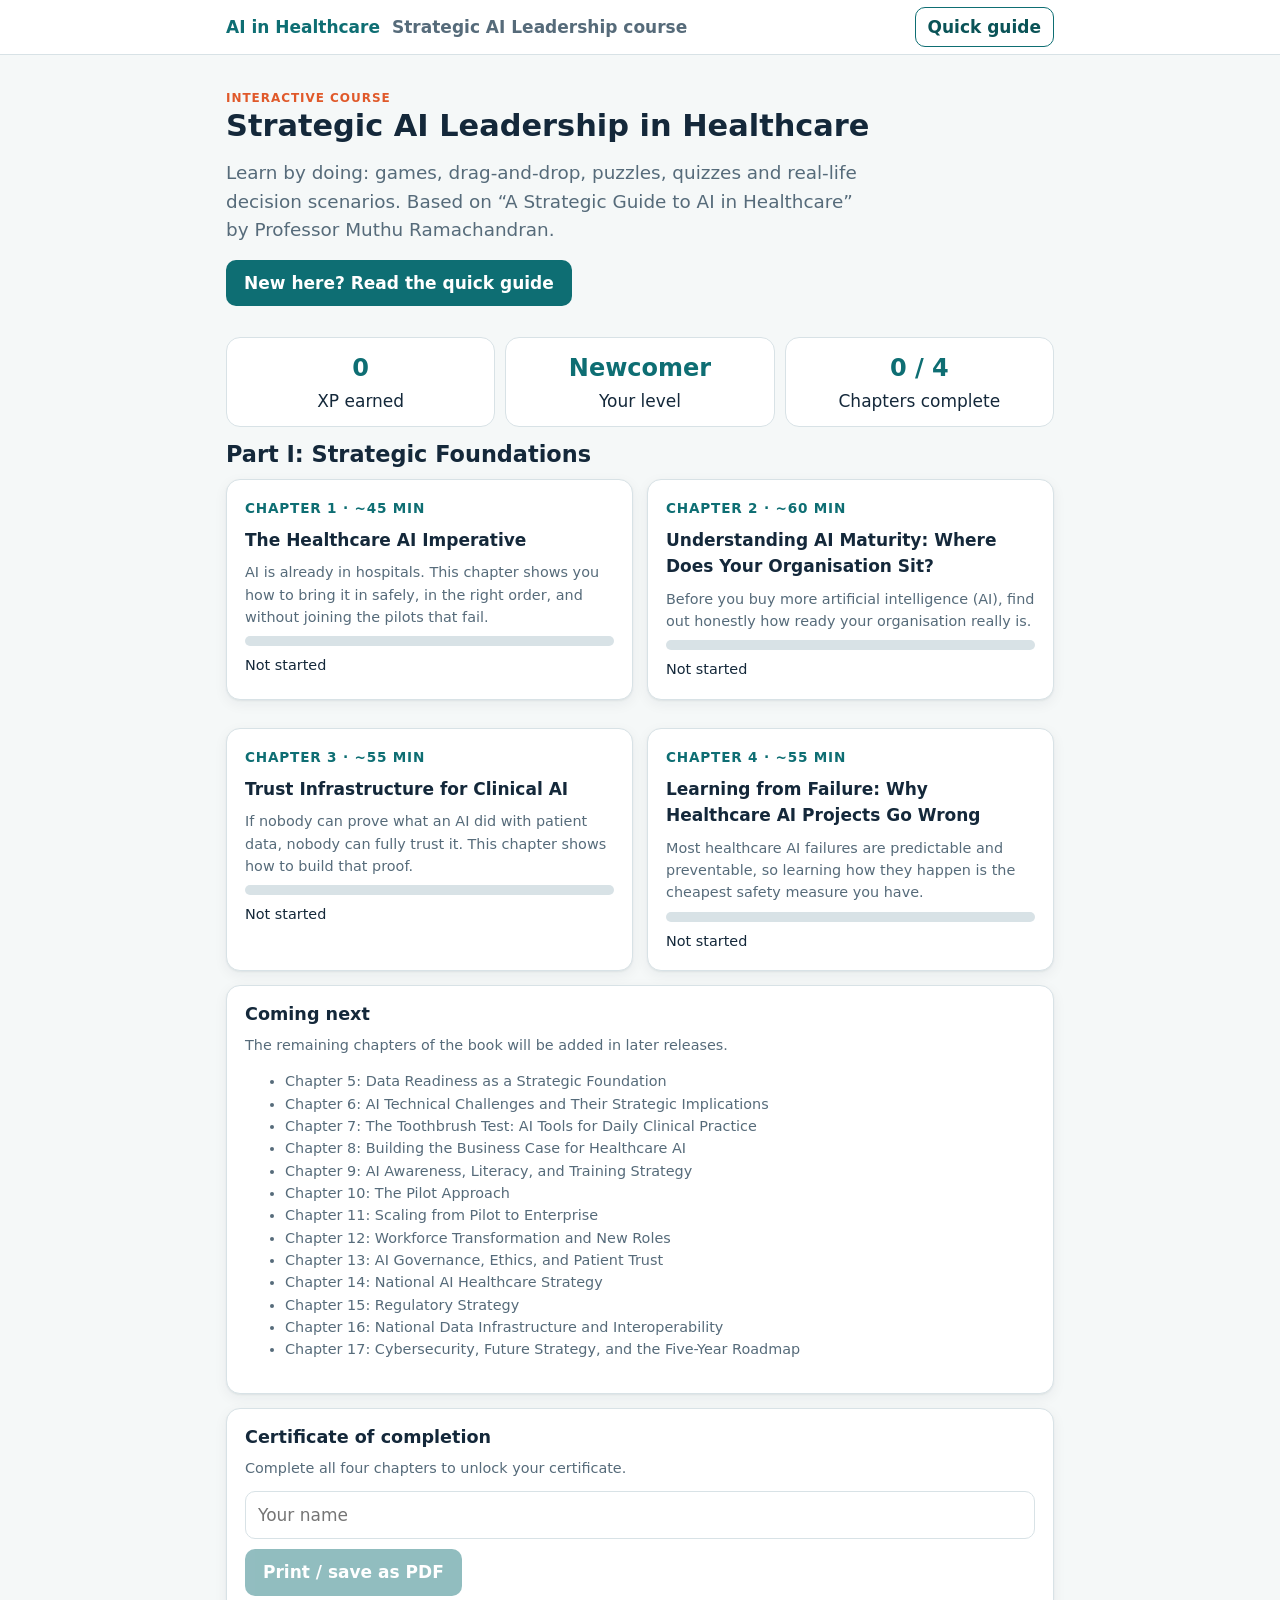
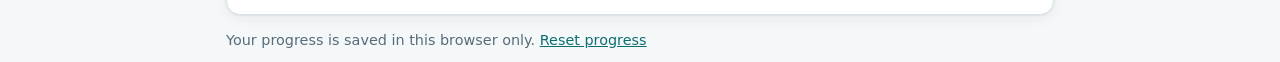
==== index.html @ 2eb73ba3 "Add files via upload AI Leadership in Healthcare Course" ====
<!doctype html>
<html lang="en-GB">
<head>
<meta charset="utf-8">
<meta name="viewport" content="width=device-width,initial-scale=1">
<title>Strategic AI Leadership in Healthcare</title>
<meta name="description" content="An interactive, game-style course on AI strategy for hospitals, health systems and governments.">
<link rel="stylesheet" href="assets/style.css">
</head>
<body>
<header class="topbar"><div class="wrap"><a class="home" href="index.html">AI in Healthcare</a><span class="ttl muted">Strategic AI Leadership course</span><a class="btn alt" style="padding:6px 12px" href="guide.html">Quick guide</a></div></header>
<main class="wrap" id="main"><p class="muted">Loading…</p></main>
<noscript><p class="wrap">This course needs JavaScript switched on.</p></noscript>
<script src="assets/engine.js"></script>
<script>SAIH.homePage();</script>
</body>
</html>
---- assets/style.css ----
:root{
  --bg:#f5f8f8; --card:#ffffff; --ink:#14283a; --muted:#566b7a; --line:#d8e2e6;
  --brand:#0e6e73; --brand-d:#0a5357; --brand-soft:#e1f2f2;
  --accent:#e0592a; --accent-soft:#fdeadf;
  --good:#17803d; --good-soft:#e3f5e9; --bad:#b3261e; --bad-soft:#fde8e6;
  --warn:#8a5a00; --warn-soft:#fff3d6; --key:#eef3ff; --key-line:#8aa4e6;
  --shadow:0 1px 2px rgba(20,40,58,.06),0 4px 14px rgba(20,40,58,.06);
  --r:14px;
}
@media (prefers-color-scheme:dark){
  :root:not([data-theme="light"]){
    --bg:#0f1b24; --card:#16262f; --ink:#e8f0f3; --muted:#9bb0bb; --line:#2a3f4b;
    --brand:#4fc3c8; --brand-d:#7ad6da; --brand-soft:#173b40;
    --accent:#ff8a5c; --accent-soft:#40261b;
    --good:#58d08a; --good-soft:#15361f; --bad:#ff8f86; --bad-soft:#401d1a;
    --warn:#f1c55f; --warn-soft:#3a3016; --key:#1b2742; --key-line:#5d78c4;
    --shadow:0 1px 2px rgba(0,0,0,.4);
  }
}
:root[data-theme="dark"]{
  --bg:#0f1b24; --card:#16262f; --ink:#e8f0f3; --muted:#9bb0bb; --line:#2a3f4b;
  --brand:#4fc3c8; --brand-d:#7ad6da; --brand-soft:#173b40;
  --accent:#ff8a5c; --accent-soft:#40261b;
  --good:#58d08a; --good-soft:#15361f; --bad:#ff8f86; --bad-soft:#401d1a;
  --warn:#f1c55f; --warn-soft:#3a3016; --key:#1b2742; --key-line:#5d78c4;
  --shadow:0 1px 2px rgba(0,0,0,.4);
}
*{box-sizing:border-box}
html{-webkit-text-size-adjust:100%}
body{margin:0;background:var(--bg);color:var(--ink);font:17px/1.55 system-ui,-apple-system,"Segoe UI",Roboto,"Helvetica Neue",Arial,sans-serif}
a{color:var(--brand)}
h1,h2,h3{line-height:1.2;margin:0 0 .5em}
h1{font-size:1.9rem} h2{font-size:1.4rem} h3{font-size:1.1rem}
p{margin:0 0 .8em}
button{font:inherit;color:inherit;cursor:pointer}
.wrap{max-width:860px;margin:0 auto;padding:0 16px}
.topbar{position:sticky;top:0;z-index:20;background:var(--card);border-bottom:1px solid var(--line)}
.topbar .wrap{display:flex;align-items:center;gap:12px;min-height:54px}
.topbar a.home{text-decoration:none;font-weight:700;color:var(--brand)}
.topbar .ttl{flex:1;min-width:0;white-space:nowrap;overflow:hidden;text-overflow:ellipsis;font-weight:600}
.chip{display:inline-flex;align-items:center;gap:6px;background:var(--brand-soft);color:var(--brand-d);border-radius:999px;padding:4px 12px;font-weight:700;font-size:.9rem;white-space:nowrap}
.iconbtn{border:1px solid var(--line);background:var(--card);border-radius:10px;padding:6px 10px}
.hero{padding:34px 0 18px}
.hero p.lead{font-size:1.15rem;color:var(--muted);max-width:640px}
.eyebrow{text-transform:uppercase;letter-spacing:.08em;font-size:.75rem;font-weight:700;color:var(--accent)}
.card{background:var(--card);border:1px solid var(--line);border-radius:var(--r);padding:18px;box-shadow:var(--shadow);margin:0 0 14px}
.grid{display:grid;gap:14px}
@media(min-width:700px){.grid.two{grid-template-columns:1fr 1fr}}
.chcard{display:flex;flex-direction:column;gap:8px;text-decoration:none;color:inherit;transition:transform .12s}
.chcard:hover{transform:translateY(-2px)}
.chcard .num{font-weight:800;color:var(--brand);font-size:.85rem;letter-spacing:.06em}
.chcard.soon{opacity:.55}
.bar{height:10px;background:var(--line);border-radius:99px;overflow:hidden}
.bar>i{display:block;height:100%;background:var(--brand);border-radius:99px;transition:width .4s}
.muted{color:var(--muted)} .small{font-size:.9rem}
.stats{display:grid;grid-template-columns:repeat(3,1fr);gap:10px;margin-bottom:14px}
.stat{background:var(--card);border:1px solid var(--line);border-radius:var(--r);padding:12px;text-align:center}
.stat b{display:block;font-size:1.5rem;color:var(--brand)}
.btn{display:inline-block;border:0;background:var(--brand);color:#fff;border-radius:10px;padding:10px 18px;font-weight:700;text-decoration:none}
.btn:hover{background:var(--brand-d)}
.btn.alt{background:var(--card);color:var(--brand-d);border:1.5px solid var(--brand)}
.btn.ghost{background:transparent;color:var(--muted);border:1px solid var(--line)}
.btn[disabled]{opacity:.45;cursor:not-allowed}
.row{display:flex;flex-wrap:wrap;gap:10px;align-items:center}
/* chapter nav */
.nav{display:flex;gap:8px;overflow-x:auto;padding:10px 0;scrollbar-width:thin}
.nav a{flex:0 0 auto;text-decoration:none;color:var(--ink);background:var(--card);border:1px solid var(--line);border-radius:999px;padding:6px 14px;font-size:.92rem;font-weight:600}
.nav a.on{background:var(--brand);color:#fff;border-color:var(--brand)}
.nav a.done::after{content:" ✓";color:var(--good)} .nav a.on.done::after{color:#fff}
/* teach blocks */
.hook{font-size:1.1rem;background:var(--accent-soft);border-left:5px solid var(--accent);padding:14px 16px;border-radius:10px;margin-bottom:16px}
.blk{margin:0 0 14px}
.blk.keyc,.blk.anac,.blk.exc,.blk.warnc{padding:14px 16px;border-radius:12px;border-left:5px solid}
.keyc{background:var(--key);border-color:var(--key-line)}
.anac{background:var(--brand-soft);border-color:var(--brand)}
.exc{background:var(--good-soft);border-color:var(--good)}
.warnc{background:var(--warn-soft);border-color:var(--warn)}
.tag{display:block;font-size:.72rem;font-weight:800;text-transform:uppercase;letter-spacing:.08em;margin-bottom:4px;opacity:.8}
.blk ul,.blk ol{margin:.2em 0 .2em 1.2em;padding:0} .blk li{margin:.25em 0}
table.t{width:100%;border-collapse:collapse;font-size:.95rem}
table.t th,table.t td{border:1px solid var(--line);padding:8px;text-align:left;vertical-align:top}
table.t th{background:var(--brand-soft)}
.tablewrap{overflow-x:auto}
/* activities */
.act{border:2px solid var(--line);border-radius:var(--r);padding:16px;background:var(--card);margin:18px 0}
.act>.ah{display:flex;gap:10px;align-items:flex-start;margin-bottom:8px}
.act .badge{background:var(--accent);color:#fff;border-radius:8px;padding:2px 9px;font-size:.75rem;font-weight:800;text-transform:uppercase;letter-spacing:.05em;white-space:nowrap}
.act h3{margin:0}
.intro{color:var(--muted);margin-bottom:12px}
.opt{display:block;width:100%;text-align:left;background:var(--card);border:2px solid var(--line);border-radius:12px;padding:12px 14px;margin:8px 0}
.opt:hover:not([disabled]){border-color:var(--brand)}
.opt.sel{border-color:var(--brand);background:var(--brand-soft)}
.opt.right{border-color:var(--good);background:var(--good-soft)}
.opt.wrong{border-color:var(--bad);background:var(--bad-soft)}
.fb{margin-top:12px;padding:12px 14px;border-radius:12px;background:var(--brand-soft)}
.fb.good{background:var(--good-soft)} .fb.bad{background:var(--bad-soft)} .fb.mid{background:var(--warn-soft)}
.result{font-weight:800;margin:6px 0}
.pool{display:flex;flex-wrap:wrap;gap:8px;min-height:48px;padding:10px;border:2px dashed var(--line);border-radius:12px;margin-bottom:12px}
.item{background:var(--card);border:2px solid var(--brand);border-radius:10px;padding:8px 12px;cursor:grab;user-select:none;touch-action:manipulation}
.item.pick{background:var(--brand);color:#fff}
.item.ok{border-color:var(--good);background:var(--good-soft);color:var(--ink)}
.item.no{border-color:var(--bad);background:var(--bad-soft);color:var(--ink)}
.buckets{display:grid;gap:10px}
@media(min-width:640px){.buckets.n2{grid-template-columns:1fr 1fr}.buckets.n3{grid-template-columns:1fr 1fr 1fr}}
.bucket{border:2px solid var(--brand);border-radius:12px;padding:8px;min-height:110px;background:var(--brand-soft)}
.bucket.over{background:var(--accent-soft);border-color:var(--accent)}
.bucket h4{margin:0 0 6px;font-size:.95rem}
.bucket .items{display:flex;flex-wrap:wrap;gap:6px}
.whylist{margin:10px 0 0;padding-left:1.1em;font-size:.95rem}
.ol{list-style:none;padding:0;margin:0}
.ol li{display:flex;align-items:center;gap:8px;background:var(--card);border:2px solid var(--brand);border-radius:10px;padding:8px 10px;margin:6px 0}
.ol li.ok{border-color:var(--good);background:var(--good-soft)} .ol li.no{border-color:var(--bad);background:var(--bad-soft)}
.ol li.drag{opacity:.4}
.ol .n{font-weight:800;color:var(--brand);min-width:1.4em}
.ol .tx{flex:1}
.ol button{border:1px solid var(--line);background:var(--bg);border-radius:8px;width:34px;height:34px}
.mcols{display:grid;gap:12px}
@media(min-width:640px){.mcols{grid-template-columns:1fr 1fr}}
.mbtn{display:block;width:100%;text-align:left;background:var(--card);border:2px solid var(--line);border-radius:10px;padding:10px 12px;margin:6px 0;position:relative}
.mbtn.sel{border-color:var(--accent);background:var(--accent-soft)}
.mbtn.paired{border-color:var(--brand);background:var(--brand-soft)}
.mbtn.ok{border-color:var(--good);background:var(--good-soft)} .mbtn.no{border-color:var(--bad);background:var(--bad-soft)}
.mbtn .pn{position:absolute;right:8px;top:6px;background:var(--brand);color:#fff;border-radius:99px;width:22px;height:22px;text-align:center;font-size:.8rem;line-height:22px;font-weight:800}
.clz{line-height:2.4}
.gap{display:inline-block;min-width:92px;border-bottom:3px solid var(--brand);background:var(--brand-soft);border-radius:6px 6px 0 0;padding:0 8px;text-align:center;margin:0 3px;cursor:pointer;min-height:1.6em;vertical-align:middle}
.gap.focus{outline:3px solid var(--accent)}
.gap.ok{background:var(--good-soft);border-color:var(--good)} .gap.no{background:var(--bad-soft);border-color:var(--bad)}
.bank{display:flex;flex-wrap:wrap;gap:8px;margin:12px 0}
.word{background:var(--card);border:2px solid var(--brand);border-radius:99px;padding:5px 14px;cursor:grab}
.word.used{opacity:.3;pointer-events:none}
.chunk{cursor:pointer;border-radius:5px;padding:1px 2px}
.chunk:hover{background:var(--accent-soft)}
.chunk.mark{background:var(--warn-soft);outline:2px solid var(--warn)}
.chunk.hit{background:var(--good-soft);outline:2px solid var(--good)}
.chunk.miss{background:var(--bad-soft);outline:2px dashed var(--bad)}
.chunk.fp{background:var(--bad-soft);outline:2px solid var(--bad)}
.chunk.decoy{outline:2px dotted var(--muted)}
.passage{background:var(--bg);border:1px solid var(--line);border-radius:12px;padding:14px;margin-bottom:10px}
.timer{font-size:1.4rem;font-weight:800;color:var(--accent)}
.rushcard{font-size:1.25rem;font-weight:700;text-align:center;padding:26px 14px;border:3px solid var(--brand);border-radius:16px;background:var(--brand-soft);margin:12px 0}
.rushcard.shake{animation:shake .3s}
.rushbtns{display:grid;gap:10px}
.rushbtns.n2{grid-template-columns:1fr 1fr}.rushbtns.n3{grid-template-columns:1fr 1fr 1fr}
.rushbtns .btn{padding:14px 8px}
@keyframes shake{25%{transform:translateX(-8px)}75%{transform:translateX(8px)}}
.mem{display:grid;grid-template-columns:repeat(3,1fr);gap:8px}
@media(min-width:640px){.mem{grid-template-columns:repeat(4,1fr)}}
.mc{aspect-ratio:1/1;border:2px solid var(--brand);border-radius:12px;background:var(--brand);color:#fff;display:flex;align-items:center;justify-content:center;text-align:center;padding:4px;font-size:.78rem;font-weight:600;line-height:1.2}
.mc.up{background:var(--card);color:var(--ink)} .mc.done{background:var(--good-soft);border-color:var(--good);color:var(--ink)}
.mc.back{font-size:1.6rem}
.alloc{display:grid;grid-template-columns:1fr auto;gap:4px 12px;align-items:center;padding:10px 0;border-bottom:1px solid var(--line)}
.alloc input[type=range]{width:100%;grid-column:1/-1}
.alloc .val{font-weight:800;color:var(--brand);font-size:1.1rem}
.left{font-weight:800;font-size:1.1rem}
.left.zero{color:var(--good)} .left.over{color:var(--bad)}
.lvl{display:flex;align-items:flex-start;gap:10px;border:2px solid var(--line);background:var(--card);border-radius:10px;padding:8px 10px;margin:6px 0;width:100%;text-align:left}
.lvl.sel{border-color:var(--brand);background:var(--brand-soft)}
.lvl b{background:var(--brand);color:#fff;border-radius:99px;min-width:24px;height:24px;line-height:24px;text-align:center;font-size:.85rem}
.dimbar{display:grid;grid-template-columns:130px 1fr 30px;gap:8px;align-items:center;margin:6px 0;font-size:.9rem}
.scn .step{animation:fade .25s}
@keyframes fade{from{opacity:0;transform:translateY(6px)}to{opacity:1}}
.stepdots{display:flex;gap:6px;margin-bottom:10px}
.stepdots i{width:22px;height:6px;border-radius:9px;background:var(--line)} .stepdots i.on{background:var(--brand)}
.foot{display:flex;justify-content:space-between;gap:10px;margin:22px 0 40px}
.stars{font-size:1.6rem;letter-spacing:3px}
.gl dt{font-weight:800;color:var(--brand-d);margin-top:12px} .gl dd{margin:2px 0 0}
input[type=text],input[type=search]{font:inherit;padding:10px 12px;border:1.5px solid var(--line);border-radius:10px;background:var(--card);color:var(--ink);width:100%}
.toast{position:fixed;left:50%;bottom:22px;transform:translateX(-50%);background:var(--ink);color:var(--bg);padding:10px 18px;border-radius:99px;font-weight:700;z-index:50;box-shadow:var(--shadow)}
.cert{display:none}
@media print{
  body.printcert>*:not(.cert){display:none!important}
  body.printcert .cert{display:block!important;border:6px double #0e6e73;padding:50px 40px;text-align:center;color:#14283a;background:#fff;margin:20px}
  .cert h1{font-size:2.2rem;color:#0e6e73} .cert .nm{font-size:2rem;border-bottom:2px solid #14283a;display:inline-block;padding:0 30px;margin:20px 0}
}
:focus-visible{outline:3px solid var(--accent);outline-offset:2px}
@media(prefers-reduced-motion:reduce){*{animation:none!important;transition:none!important}}
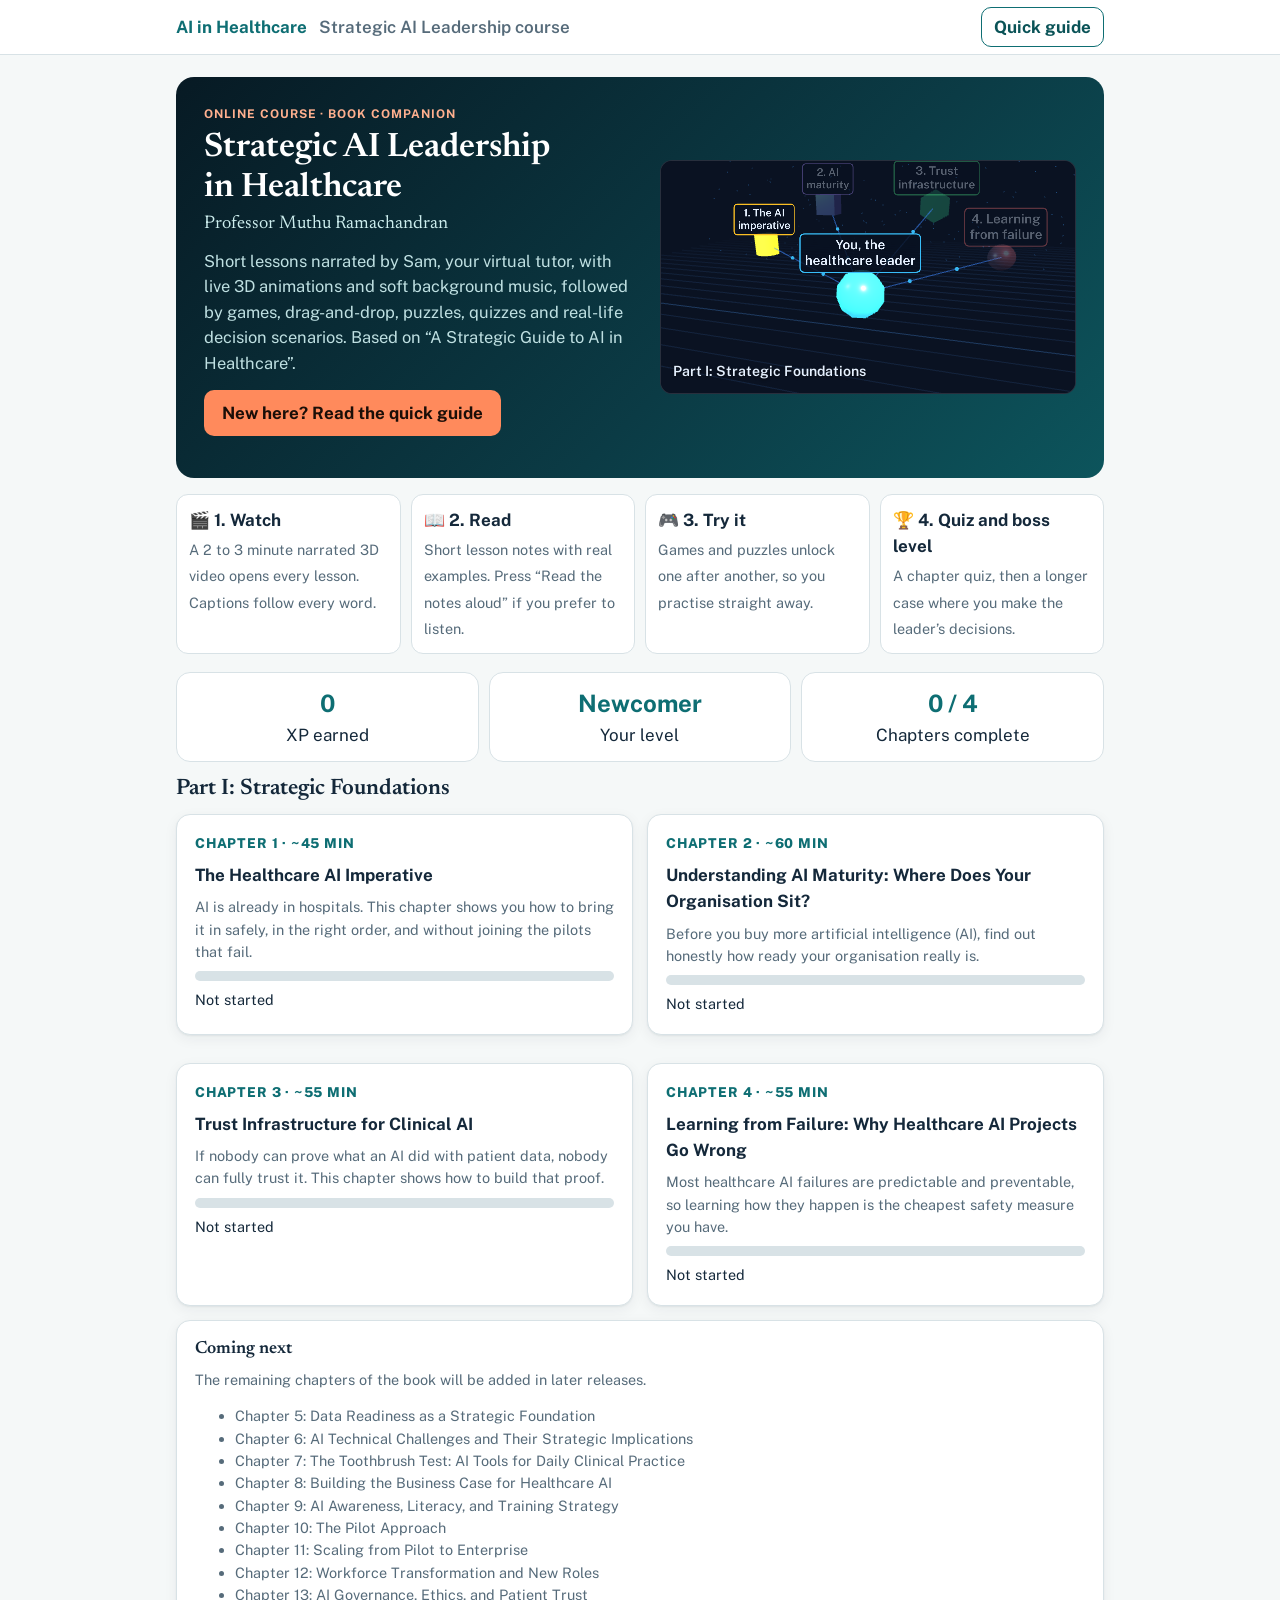
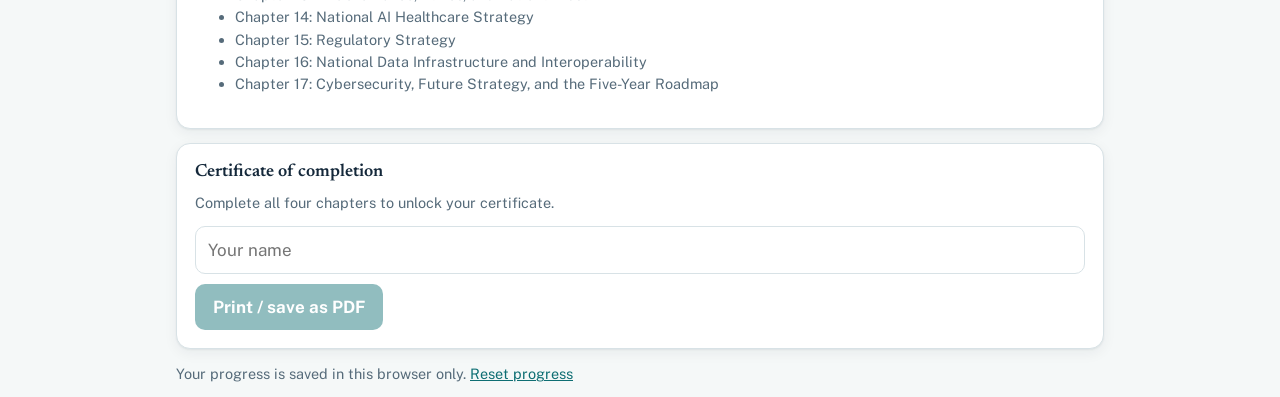
==== commit 480b85f5: "Add narrated 3D lesson videos, background music and new home hero Every lesson now opens with a 2-3 " ====
--- a/index.html
+++ b/index.html
@@ -4,13 +4,18 @@
 <meta charset="utf-8">
 <meta name="viewport" content="width=device-width,initial-scale=1">
 <title>Strategic AI Leadership in Healthcare</title>
-<meta name="description" content="An interactive, game-style course on AI strategy for hospitals, health systems and governments.">
+<meta name="description" content="An interactive course on AI strategy for hospitals, health systems and governments: narrated 3D lesson videos, games, quizzes and decision scenarios.">
+<link rel="preconnect" href="https://fonts.googleapis.com">
+<link rel="preconnect" href="https://fonts.gstatic.com" crossorigin>
+<link rel="stylesheet" href="https://fonts.googleapis.com/css2?family=Newsreader:opsz,wght@6..72,500;6..72,600&family=Public+Sans:wght@400;500;600;700&display=swap">
 <link rel="stylesheet" href="assets/style.css">
 </head>
 <body>
 <header class="topbar"><div class="wrap"><a class="home" href="index.html">AI in Healthcare</a><span class="ttl muted">Strategic AI Leadership course</span><a class="btn alt" style="padding:6px 12px" href="guide.html">Quick guide</a></div></header>
 <main class="wrap" id="main"><p class="muted">Loading…</p></main>
 <noscript><p class="wrap">This course needs JavaScript switched on.</p></noscript>
+<script src="assets/three.min.js"></script>
+<script src="assets/scenes.js"></script>
 <script src="assets/engine.js"></script>
 <script>SAIH.homePage();</script>
 </body>
--- a/assets/style.css
+++ b/assets/style.css
@@ -27,13 +27,13 @@
 }
 *{box-sizing:border-box}
 html{-webkit-text-size-adjust:100%}
-body{margin:0;background:var(--bg);color:var(--ink);font:17px/1.55 system-ui,-apple-system,"Segoe UI",Roboto,"Helvetica Neue",Arial,sans-serif}
+body{margin:0;background:var(--bg);color:var(--ink);font:17px/1.55 "Public Sans",system-ui,-apple-system,"Segoe UI",Roboto,"Helvetica Neue",Arial,sans-serif}
 a{color:var(--brand)}
-h1,h2,h3{line-height:1.2;margin:0 0 .5em}
+h1,h2,h3{line-height:1.2;margin:0 0 .5em;font-family:"Newsreader",Georgia,"Times New Roman",serif;font-weight:600;text-wrap:balance}
 h1{font-size:1.9rem} h2{font-size:1.4rem} h3{font-size:1.1rem}
 p{margin:0 0 .8em}
 button{font:inherit;color:inherit;cursor:pointer}
-.wrap{max-width:860px;margin:0 auto;padding:0 16px}
+.wrap{max-width:960px;margin:0 auto;padding:0 16px}
 .topbar{position:sticky;top:0;z-index:20;background:var(--card);border-bottom:1px solid var(--line)}
 .topbar .wrap{display:flex;align-items:center;gap:12px;min-height:54px}
 .topbar a.home{text-decoration:none;font-weight:700;color:var(--brand)}
@@ -174,3 +174,65 @@
 }
 :focus-visible{outline:3px solid var(--accent);outline-offset:2px}
 @media(prefers-reduced-motion:reduce){*{animation:none!important;transition:none!important}}
+
+/* ===== Lesson videos, 3D and home hero (added with the narrated-video revision) ===== */
+:root{--stage:#0A1222}
+[hidden]{display:none!important}
+/* home hero: text and a live 3D scene on a deep teal-navy band */
+.homehero{margin:22px 0 16px;border-radius:18px;overflow:hidden;background:linear-gradient(135deg,#071a24 0%,#0b3b45 60%,#0e6e73 140%);color:#e6f6f6;padding:24px 20px;display:grid;gap:20px;align-items:center}
+@media(min-width:820px){.homehero{grid-template-columns:minmax(0,1.05fr) minmax(0,1fr);padding:28px}}
+.homehero h1{font-size:2.1rem;margin:4px 0 2px;color:#fff}
+.homehero .eyebrow{color:#ffb08f}
+.homehero .byline{font-family:"Newsreader",Georgia,serif;font-size:1.15rem;margin:0 0 10px;color:#cdeeee}
+.homehero .lead{color:#bfe0e2;font-size:1.03rem;max-width:60ch}
+.homehero .cover{float:left;width:110px;max-width:30vw;border-radius:6px;margin:0 16px 8px 0;box-shadow:0 10px 26px rgba(0,0,0,.45)}
+.homehero .btn{background:#ff8a5c;color:#1b0e08}
+.homehero .btn:hover{background:#ffa47f}
+.herostage{border:1px solid rgba(255,255,255,.12)}
+.how{display:grid;grid-template-columns:repeat(auto-fit,minmax(190px,1fr));gap:10px;margin:0 0 18px}
+.how div{background:var(--card);border:1px solid var(--line);border-radius:12px;padding:12px}
+.how b{display:block;margin-bottom:3px}
+.how span{font-size:.9rem;color:var(--muted)}
+/* lesson progress strip */
+.lsteps{display:flex;gap:6px;flex-wrap:wrap;margin:-4px 0 14px}
+.lsteps span{font-size:.82rem;padding:3px 11px;border-radius:99px;background:var(--brand-soft);color:var(--brand-d);font-weight:600}
+.lsteps span.ok{background:var(--good-soft);color:var(--good)}
+/* video card */
+.watch{padding:14px}
+.watchhead{display:flex;justify-content:space-between;align-items:baseline;gap:10px;flex-wrap:wrap;margin-bottom:8px}
+.stage{position:relative;aspect-ratio:16/9;width:100%;background:var(--stage);border-radius:12px;overflow:hidden}
+.stage canvas{position:absolute;inset:0;width:100%!important;height:100%!important;display:block}
+.stage:has(.bigplay:not([hidden])) .scene-title{opacity:0}
+.scene-title{position:absolute;left:12px;bottom:10px;right:56px;color:#E6F1FF;font-size:.88rem;font-weight:600;text-shadow:0 1px 3px rgba(0,0,0,.7);pointer-events:none}
+.scene-fallback{position:absolute;inset:0;display:flex;align-items:center;justify-content:center;color:#cfe3ff;font-size:1.15rem;text-align:center;padding:24px;background:radial-gradient(circle at 50% 40%,#12324a,#0A1222 70%)}
+.slidetag{position:absolute;left:10px;top:10px;z-index:2;background:rgba(10,30,34,.78);color:#fff;font-size:.75rem;padding:3px 9px;border-radius:99px;font-variant-numeric:tabular-nums}
+.bigplay{position:absolute;inset:0;z-index:1;display:flex;align-items:center;justify-content:center;flex-direction:column;gap:10px;background:linear-gradient(180deg,rgba(6,16,22,.15),rgba(6,16,22,.55));border:0;color:#fff;font-weight:700;font-size:1rem;text-shadow:0 1px 3px rgba(0,0,0,.6)}
+.bigplay span.c{width:72px;height:72px;border-radius:50%;background:var(--accent);display:flex;align-items:center;justify-content:center;box-shadow:0 6px 22px rgba(0,0,0,.4);transition:transform .15s}
+.bigplay:hover span.c{transform:scale(1.07)}
+.fsbtn{position:absolute;right:10px;bottom:8px;z-index:2;background:rgba(10,30,34,.78);color:#fff;border:0;border-radius:8px;width:36px;height:32px;font-size:1.05rem;line-height:1}
+.speaker{display:grid;grid-template-columns:auto minmax(0,1fr);gap:14px;align-items:center;margin-top:12px}
+.tutor{width:84px;aspect-ratio:1/1;border-radius:50%;background:var(--brand-soft);border:3px solid var(--card);box-shadow:0 0 0 1px var(--line);overflow:hidden}
+.tutor.speaking{box-shadow:0 0 0 3px var(--accent)}
+.tutor svg{width:100%;height:100%;display:block}
+.tutor-wrap{display:flex;flex-direction:column;align-items:center;gap:3px;font-size:.72rem;color:var(--muted);text-align:center}
+.cap{min-height:4.6em;background:var(--bg);border:1px solid var(--line);border-radius:10px;padding:10px 14px;font-size:1.05rem}
+.cap .w{color:var(--muted)} .cap .w.past{color:var(--ink)} .cap .w.now{background:var(--accent-soft);color:var(--ink);border-radius:3px;box-shadow:0 0 0 2px var(--accent-soft)}
+.ctrls{display:flex;gap:8px;align-items:center;flex-wrap:wrap;margin-top:12px}
+.ctrls .grow{flex:1}
+.ctrls .btn{padding:8px 14px}
+.ctrls .btn.small{padding:6px 11px;font-size:.88rem;font-weight:600}
+.ctrls select{padding:6px 8px;border-radius:8px;border:1px solid var(--line);background:var(--card);color:var(--ink);max-width:200px;font:inherit;font-size:.88rem}
+.ctrls .vlabel{font-size:.86rem;color:var(--muted);display:flex;gap:6px;align-items:center}
+.seg{display:inline-flex;border:1px solid var(--line);border-radius:8px;overflow:hidden}
+.seg button{border:0;background:var(--card);padding:6px 10px;font-size:.86rem;color:var(--muted)}
+.seg button+button{border-left:1px solid var(--line)}
+.seg button[aria-pressed="true"]{background:var(--brand);color:#fff;font-weight:700}
+.transcript{margin-top:12px;background:var(--bg);border:1px solid var(--line);border-radius:10px;padding:12px 14px;max-height:340px;overflow:auto}
+.transcript b{display:block;font-size:.85rem;color:var(--brand)}
+.transcript p{margin:2px 0 10px;max-width:75ch}
+.watch:fullscreen{background:#05101a;color:#e8f0f3;padding:18px;display:flex;flex-direction:column;justify-content:center;overflow:auto}
+.watch:fullscreen .stage{max-height:72vh;aspect-ratio:auto;flex:1}
+.watch:fullscreen .cap{background:#0e1d29;border-color:#24394a;color:#e8f0f3}
+.watch:fullscreen .transcript{display:none}
+@media(max-width:560px){.bigplay .bl{display:none}.bigplay span.c{width:58px;height:58px}.tutor{width:60px}.cap{font-size:.98rem}.ctrls .vlabel{width:100%}.ctrls select{max-width:none;flex:1}.homehero h1{font-size:1.7rem}}
+@media(prefers-reduced-motion:reduce){.bigplay span.c{transition:none}}
